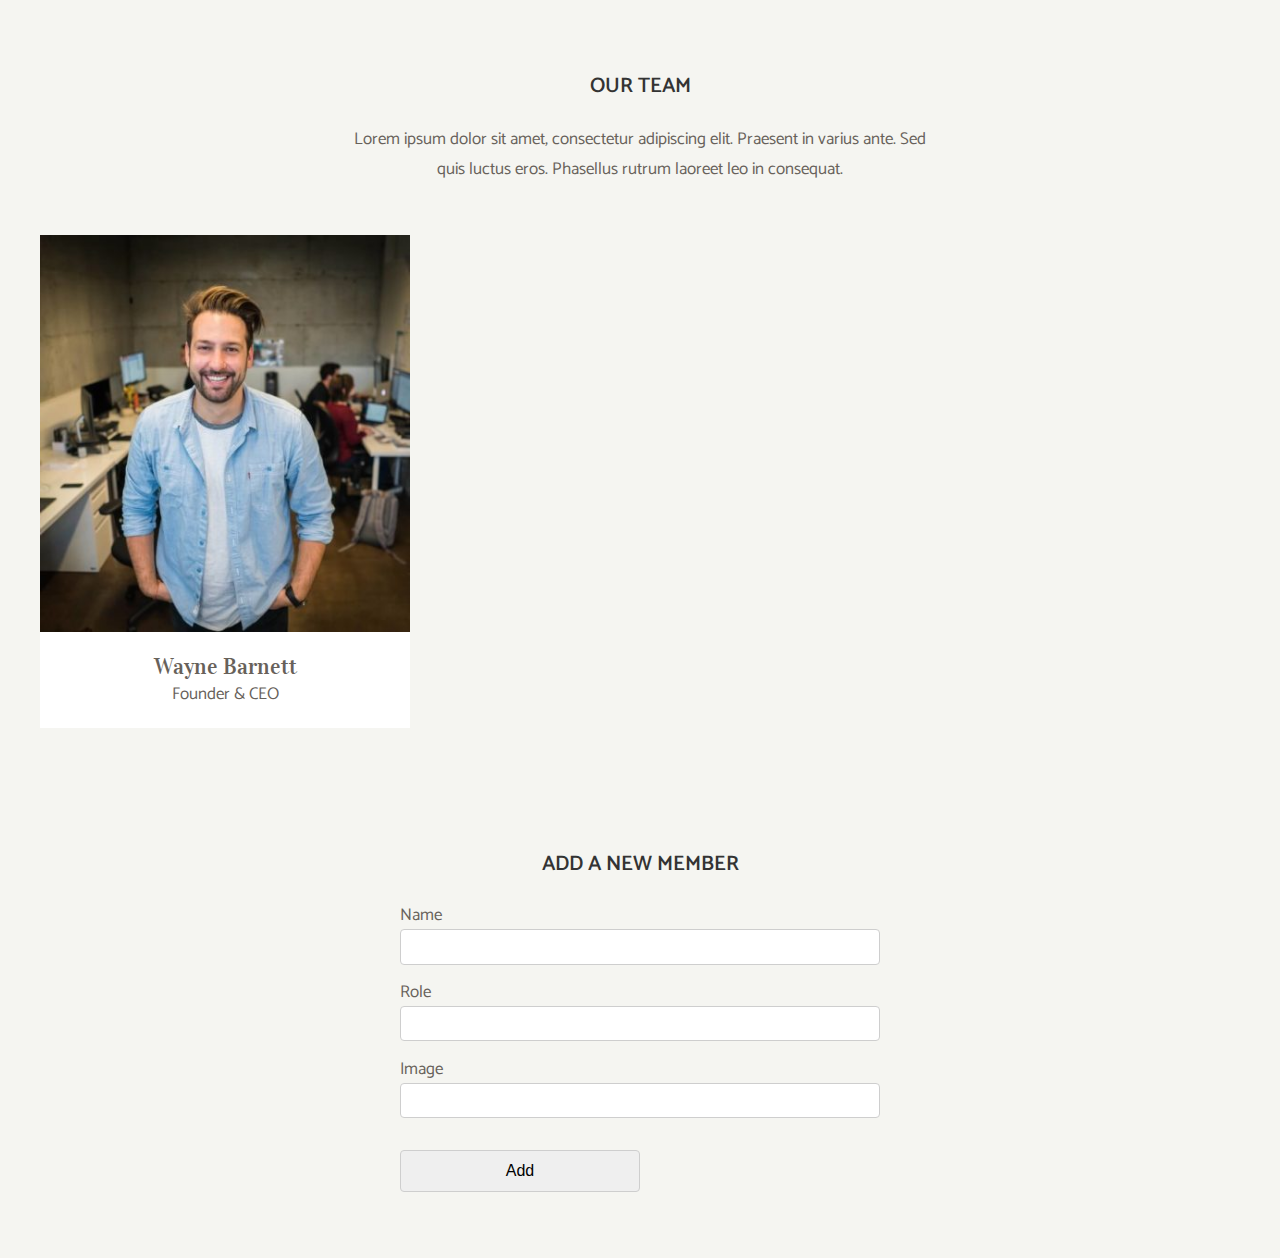
==== index.html @ d9e3be47 "init" ====
<!DOCTYPE html>
<html lang="en">
  <head>
    <meta charset="UTF-8" />
    <title>Our Team</title>
    <link rel="stylesheet" href="style.css" />
    <link rel="preconnect" href="https://fonts.googleapis.com" />
    <link rel="preconnect" href="https://fonts.gstatic.com" crossorigin />
    <link
      href="https://fonts.googleapis.com/css2?family=Catamaran:wght@400;600&family=Vidaloka&display=swap"
      rel="stylesheet"
    />
  </head>
  <body>
    <section id="team">
      <div class="container">
        <h2 class="section-title">Our team</h2>
        <p class="section-description">
          Lorem ipsum dolor sit amet, consectetur adipiscing elit. Praesent in
          varius ante. Sed quis luctus eros. Phasellus rutrum laoreet leo in
          consequat.
        </p>
        <div class="team-container">
          <!-- Inseriamo inizialmente una card statica per stilarla e vedere l'effetto finale -->

          <div class="team-card">
            <div class="card-image">
              <img
                src="img/wayne-barnett-founder-ceo.jpg"
                alt="Wayne Barnett"
              />
            </div>
            <div class="card-text">
              <h3>Wayne Barnett</h3>
              <p>Founder & CEO</p>
            </div>
          </div>
        </div>
      </div>
    </section>

    <section id="add-member">
      <div class="container">
        <h2 class="section-title">Add a new member</h2>
        <div class="form-container">
          <label for="name">Name </label>
          <input type="text" id="name" />
          <label for="role">Role </label>

          <input type="text" id="role" />
          <label for="name">Image </label>
          <input type="text" id="image" />
          <button type="button" id="addMemberButton">Add</button>
        </div>
      </div>
    </section>

    <script src="js/script.js"></script>
  </body>
</html>
---- style.css ----
* {
  box-sizing: border-box;
  margin: 0;
  padding: 0;
}

body {
  color: #67615a;
  background-color: #f5f5f1;

  font-family: "Catamaran", sans-serif;
  font-size: 17px;
  font-weight: 400;
}

.container {
  max-width: 1200px;
  margin: 0 auto;
}

section {
  padding: 50px 0;
}

.section-title {
  margin: 20px 0;

  text-align: center;
  text-transform: uppercase;

  color: #333;

  font-size: 21px;
  font-weight: 600;
  line-height: 1.6;
}

.section-description {
  max-width: 600px;
  margin: 0 auto;

  text-align: center;

  line-height: 1.8;
}

.team-container {
  display: flex;
  flex-wrap: wrap;
  justify-content: space-between;
}

.team-card {
  flex-basis: 370px;

  margin-top: 50px;
  margin-right: 28px;
}

.team-container::after {
  flex: auto;

  content: "";
}

.card-image {
  overflow: hidden;

  cursor: pointer;
}

.card-image img {
  display: block;

  max-width: 100%;

  transition: all 1s;
}

.card-image:hover img {
  transform: scale(1.1, 1.1);

  opacity: .9;
}

.card-text {
  padding: 20px;

  text-align: center;

  background-color: #fff;
}

.card-text h3 {
  font-family: "Vidaloka", serif;
  font-size: 22px;
  font-weight: 400;
}

.form-container {
  max-width: 480px;
  margin: auto;
}

label {
  margin-bottom: .25em;
}
input,
select,
button {
  display: block;

  width: 100%;
  height: 2.65em;
  margin-bottom: 1em;
  padding: .25em 1em;

  border: 1px solid #cecece;
  border-radius: 4px;
  box-shadow: none;
}

button {
  width: 50%;
  margin-top: 2em;

  font-size: 1rem;
}
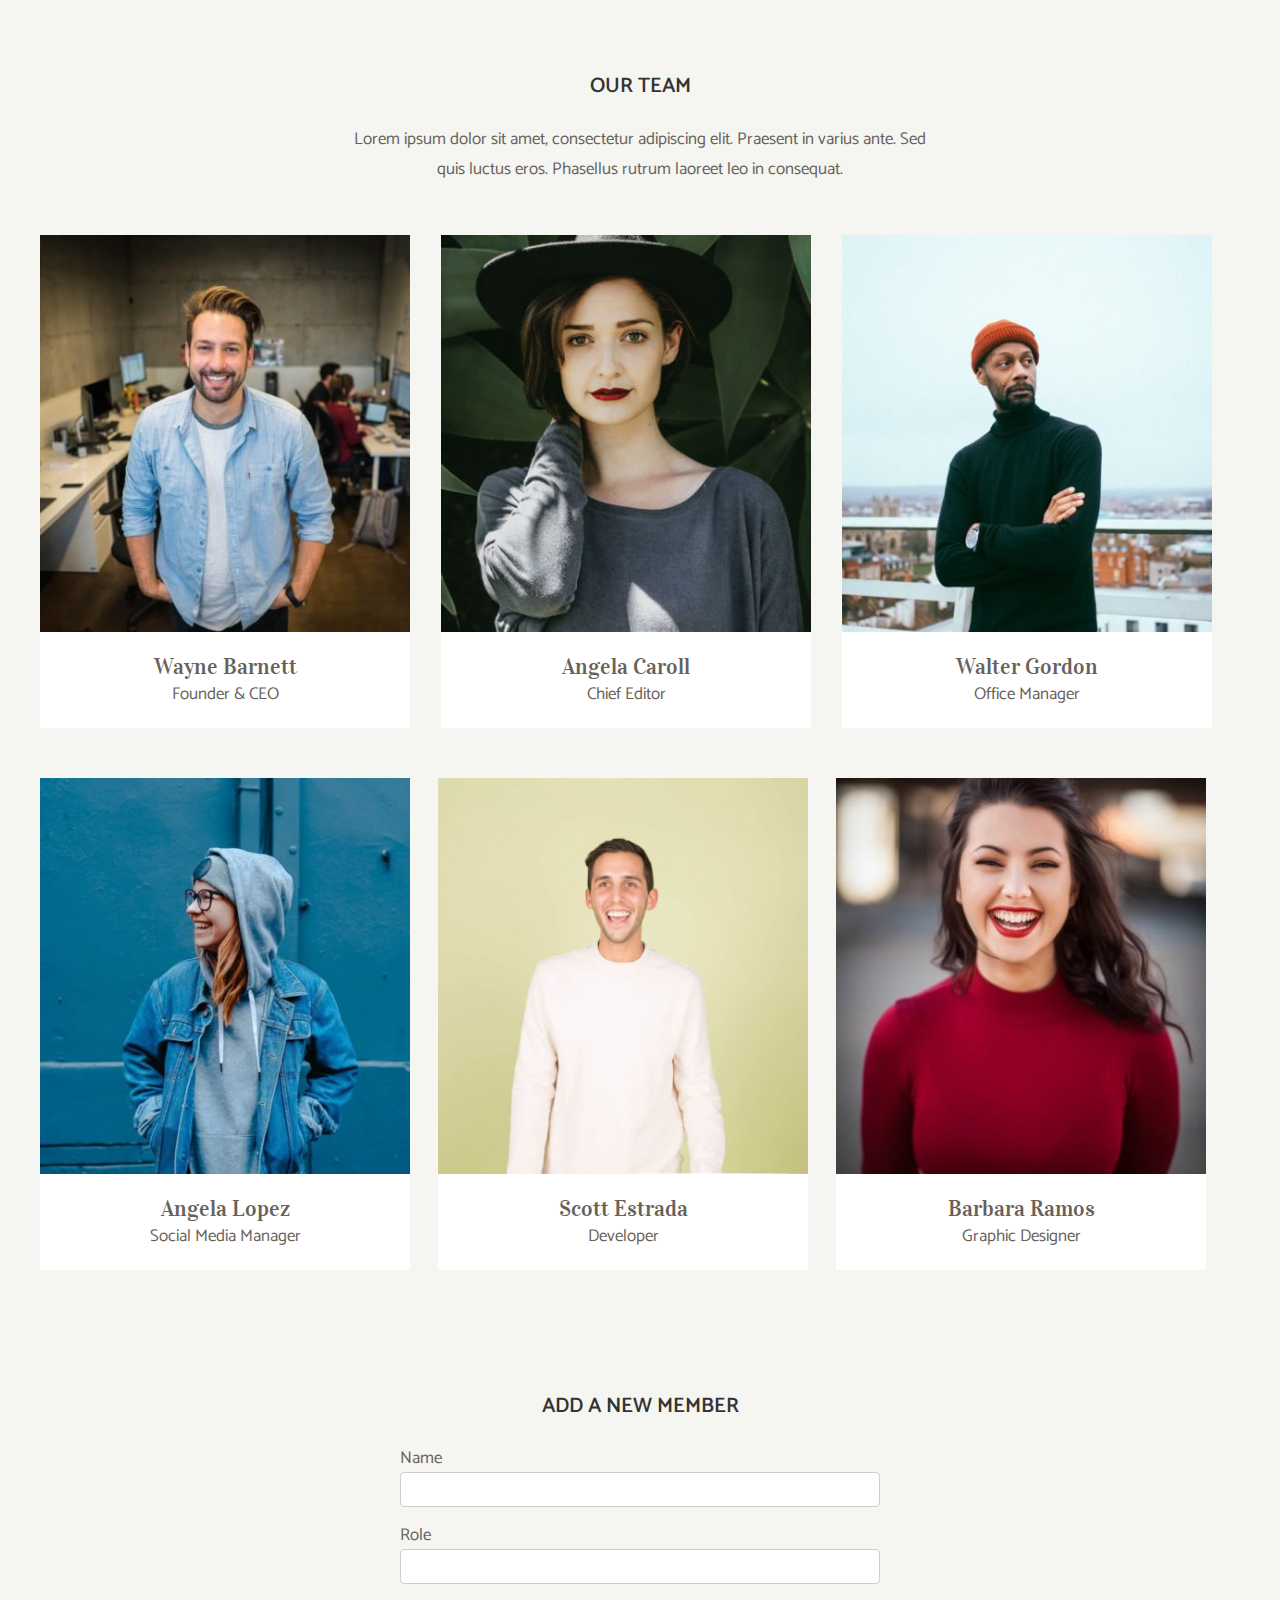
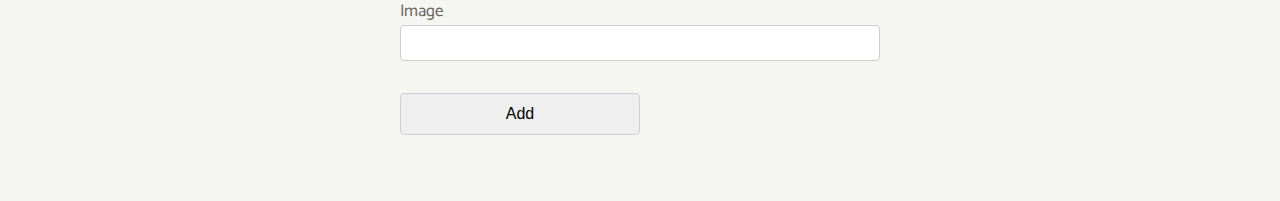
==== commit 4c8a0357: "add file script" ====
--- a/index.html
+++ b/index.html
@@ -23,10 +23,10 @@
         <div class="team-container">
           <!-- Inseriamo inizialmente una card statica per stilarla e vedere l'effetto finale -->
 
-          <div class="team-card">
+          <!-- <div class="team-card">
             <div class="card-image">
               <img
-                src="img/wayne-barnett-founder-ceo.jpg"
+                src="img/wayne-barnett-founder-ceo.jpg" 
                 alt="Wayne Barnett"
               />
             </div>
@@ -34,7 +34,7 @@
               <h3>Wayne Barnett</h3>
               <p>Founder & CEO</p>
             </div>
-          </div>
+          </div> -->
         </div>
       </div>
     </section>
